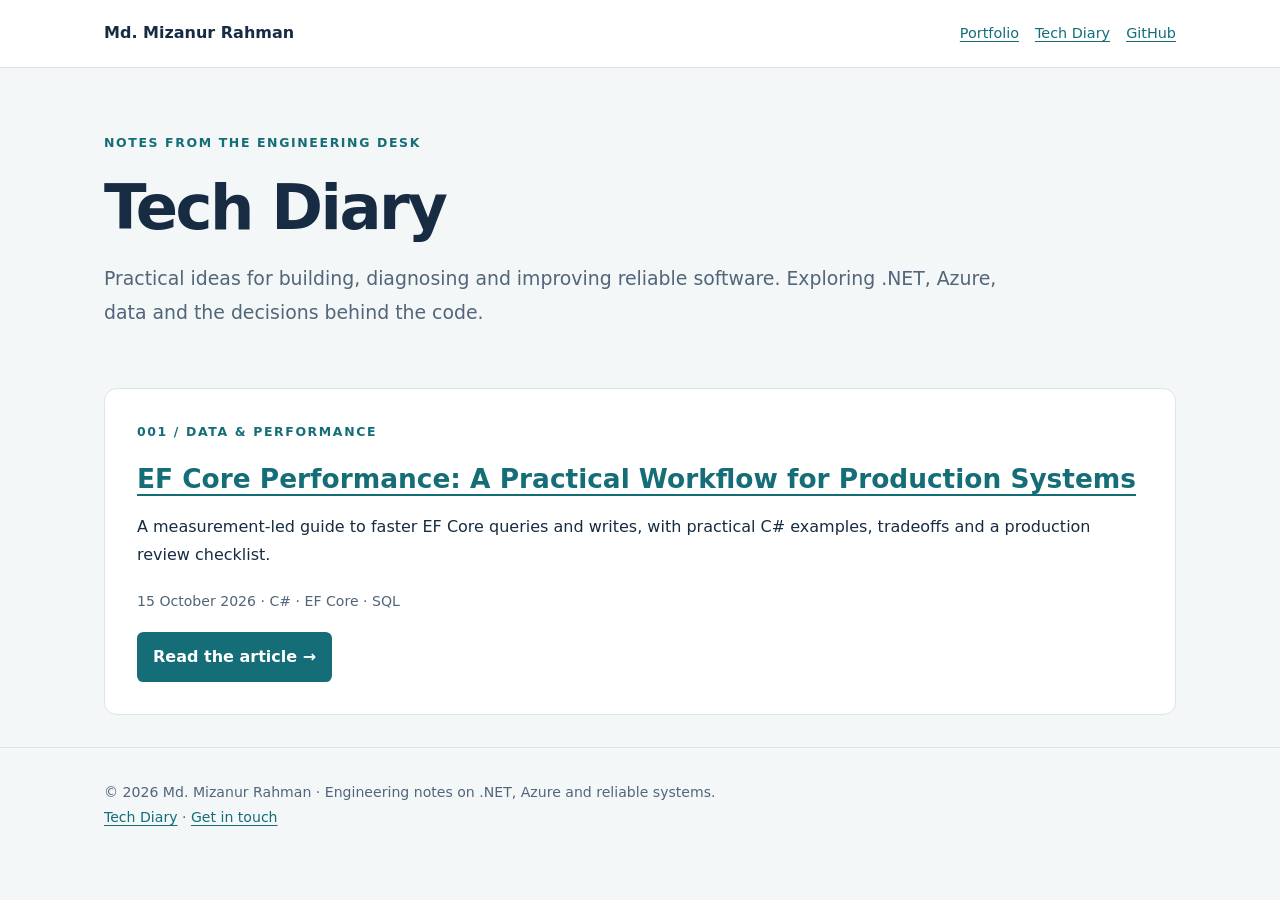
==== techdiary/index.html @ c6f11c0d "Add Tech Diary with practical EF Core performance article" ====
<!doctype html>
<html lang="en"><head><meta charset="utf-8"><meta name="viewport" content="width=device-width, initial-scale=1"><title>Tech Diary | Md. Mizanur Rahman</title><meta name="description" content="Practical engineering notes on .NET, Azure, data performance and reliable software."><meta property="og:title" content="Tech Diary"><meta property="og:description" content="Practical engineering notes on .NET, Azure, data performance and reliable software."><meta property="og:type" content="website"><link rel="stylesheet" href="diary.css"></head><body><a class="skip" href="#main">Skip to content</a><header class="header"><div class="wrap nav"><a class="brand" href="../index.html">Md. Mizanur Rahman</a><nav aria-label="Main navigation"><a href="../index.html">Portfolio</a><a href="./">Tech Diary</a><a href="https://github.com/mmrmilon">GitHub</a></nav></div></header><main id="main" class="wrap"><header class="hero"><p class="eyebrow">Notes from the engineering desk</p><h1>Tech Diary</h1><p class="lead">Practical ideas for building, diagnosing and improving reliable software. Exploring .NET, Azure, data and the decisions behind the code.</p></header><article class="card"><p class="eyebrow">001 / Data &amp; performance</p><h2><a href="ef-core-performance.html">EF Core Performance: A Practical Workflow for Production Systems</a></h2><p>A measurement-led guide to faster EF Core queries and writes, with practical C# examples, tradeoffs and a production review checklist.</p><p class="meta"><time datetime="2026-10-15">15 October 2026</time> · C# · EF Core · SQL</p><a class="button" href="ef-core-performance.html">Read the article →</a></article></main><footer class="footer"><div class="wrap">© 2026 Md. Mizanur Rahman · Engineering notes on .NET, Azure and reliable systems.<br><a href="./">Tech Diary</a> · <a href="../index.html#contact">Get in touch</a></div></footer></body></html>
---- techdiary/diary.css ----
:root{--ink:#172b42;--muted:#526579;--accent:#146d77;--line:#dce5e9;--bg:#f3f7f8;--paper:#fff;color-scheme:light}*{box-sizing:border-box}html{scroll-behavior:smooth;scroll-padding-top:2rem}body{margin:0;background:var(--bg);color:var(--ink);font:1rem/1.8 system-ui,-apple-system,"Segoe UI",sans-serif}a{color:var(--accent);text-underline-offset:.22em}a:hover{text-decoration-thickness:2px}a:focus-visible,summary:focus-visible{outline:3px solid var(--accent);outline-offset:5px}.wrap{max-width:1120px;margin:auto;padding:0 1.5rem}.skip{position:absolute;top:-5rem;left:1rem;background:white;padding:.5rem}.skip:focus{top:1rem}.header{background:white;border-bottom:1px solid var(--line)}.nav{display:flex;align-items:center;justify-content:space-between;gap:1rem;padding-block:1.2rem}.brand{font-weight:750;color:var(--ink);text-decoration:none}nav{display:flex;gap:1rem;flex-wrap:wrap}nav a{font-size:.9rem}.hero{padding:4rem 0 2.5rem;max-width:900px}.eyebrow{font-size:.78rem;letter-spacing:.13em;text-transform:uppercase;color:var(--accent);font-weight:750}h1{font-size:clamp(2.3rem,5.5vw,3.9rem);line-height:1.12;letter-spacing:-.04em;margin:.7rem 0 1.2rem}h2{font-size:1.65rem;line-height:1.3;margin:0 0 1rem}h3{font-size:1.12rem;line-height:1.4}p{margin:0 0 1.15rem}.lead{font-size:1.18rem;color:var(--muted)}.meta{font-size:.88rem;color:var(--muted)}.badge{display:inline-block;background:#e6f1f1;color:var(--accent);padding:.2rem .65rem;border-radius:2rem;font-size:.78rem;margin-right:.4rem}.layout{display:grid;grid-template-columns:220px minmax(0,1fr);gap:3rem;padding-bottom:4rem}.toc{align-self:start;position:sticky;top:1.5rem;font-size:.88rem}.toc ol{padding-left:1.2rem}.toc li{margin:.6rem 0}.prose{min-width:0;max-width:780px}.prose section{padding:2rem 0;border-bottom:1px solid var(--line)}.note{background:#e6f1f1;border-left:4px solid var(--accent);padding:1.2rem 1.4rem;border-radius:0 .5rem .5rem 0}.note p:last-child{margin-bottom:0}pre{background:#122b3a;color:#e3f4f4;border-radius:.6rem;padding:1.2rem;overflow-x:auto;font: .86rem/1.7 Consolas,monospace}code{font-family:Consolas,monospace}p code,li code,td code{background:#e6ecef;padding:.1rem .25rem;border-radius:.2rem}.roadmap{margin:0 0 2.5rem;background:#122b3a;color:white;padding:2rem;border-radius:1rem}.roadmap h2{color:#a8e6de}.steps{display:grid;grid-template-columns:repeat(3,minmax(0,1fr));gap:1rem;list-style:none;padding:0;margin:1.5rem 0 0}.steps li{padding:1rem;border:1px solid #49616d;border-radius:.5rem}.steps b{color:#a8e6de;display:block;font-size:.78rem;letter-spacing:.1em}.steps strong{display:block;margin:.4rem 0}.steps span{display:block;color:#d0dfe4;font-size:.88rem}.card{padding:2rem;border:1px solid var(--line);border-radius:.8rem;background:white;margin-bottom:2rem}.button{display:inline-block;background:var(--accent);color:white;padding:.65rem 1rem;border-radius:.4rem;text-decoration:none;font-weight:650}.table-scroll{overflow-x:auto}table{border-collapse:collapse;width:100%;font-size:.9rem}th,td{text-align:left;border-bottom:1px solid var(--line);padding:.8rem;vertical-align:top}th{background:#e6f1f1}li{margin:.5rem 0}.footer{border-top:1px solid var(--line);padding:2rem 0;color:var(--muted);font-size:.88rem}.sources{font-size:.9rem}.checklist{padding-left:1.2rem}.checklist li::marker{color:var(--accent)}@media(max-width:800px){.layout{grid-template-columns:1fr;gap:0}.toc{position:static;background:white;padding:1rem;border:1px solid var(--line);border-radius:.6rem}.steps{grid-template-columns:repeat(2,minmax(0,1fr))}}@media(max-width:520px){.nav{align-items:flex-start;flex-direction:column}.wrap{padding-inline:1.1rem}.hero{padding-top:2.5rem}.steps{grid-template-columns:1fr}.roadmap,.card{padding:1.25rem}}@media(prefers-reduced-motion:reduce){html{scroll-behavior:auto}}@media print{.header,.toc,.skip{display:none}.layout{display:block}body{background:white}pre{white-space:pre-wrap;color:black;background:#eee}.roadmap{color:black;background:#eee}.steps b,.roadmap h2,.steps span{color:black}a{color:black}}
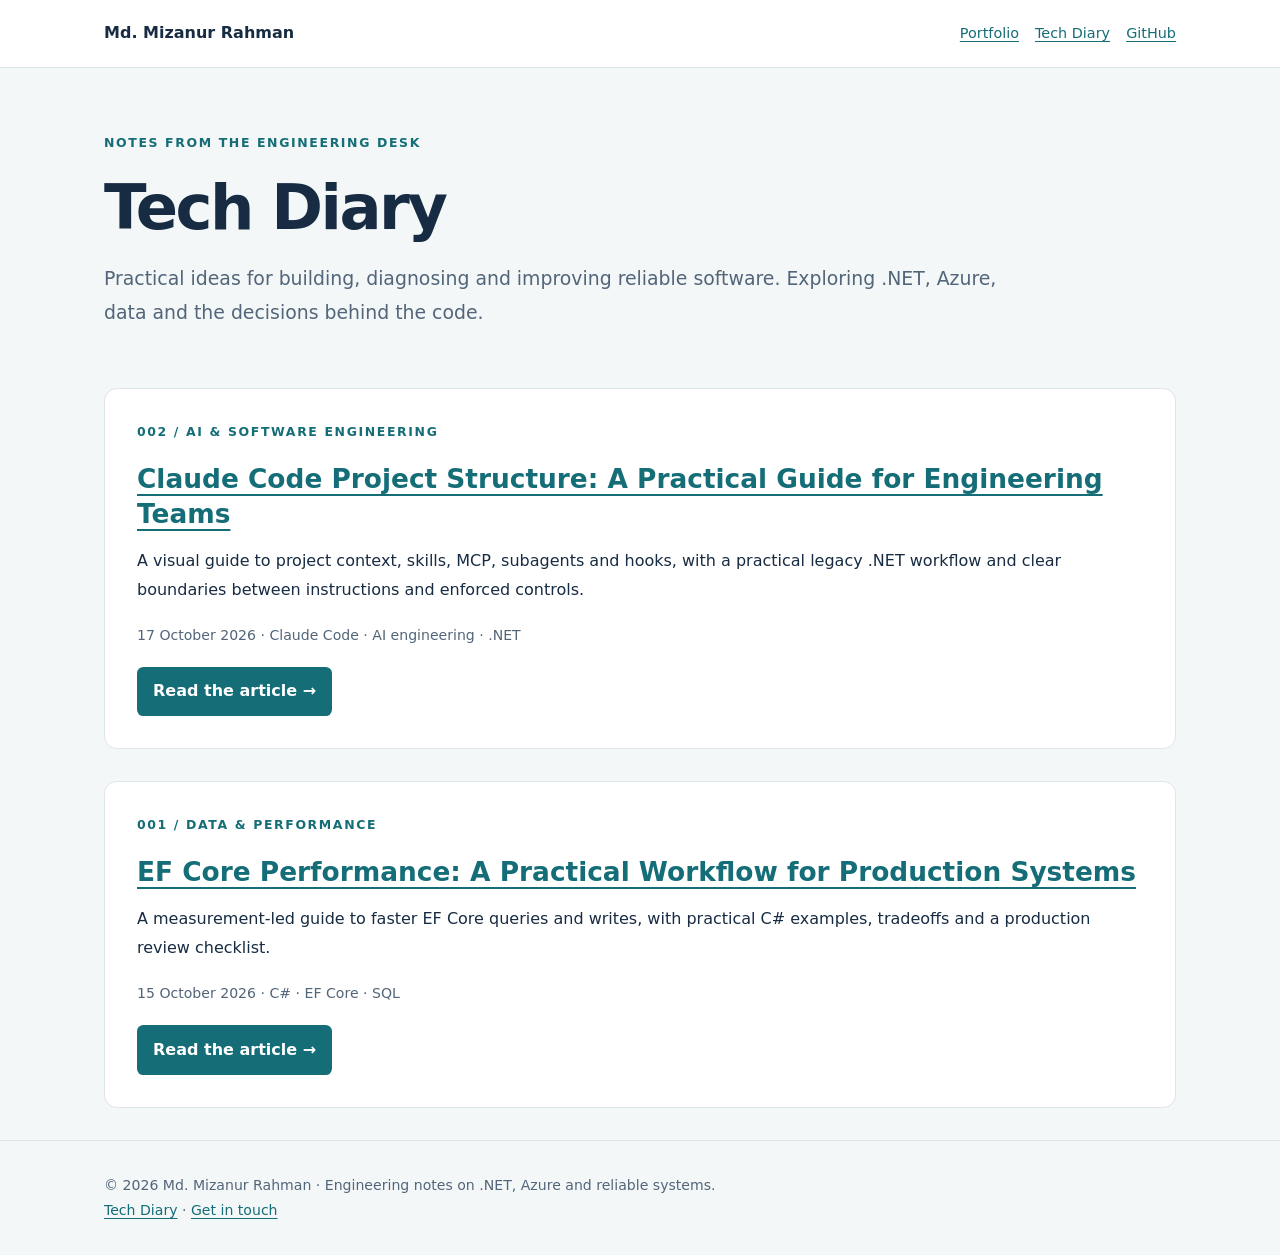
==== commit 7a24d82f: "Add Claude Code project structure article and illustrated guide" ====
--- a/techdiary/index.html
+++ b/techdiary/index.html
@@ -1,2 +1,2 @@
 <!doctype html>
-<html lang="en"><head><meta charset="utf-8"><meta name="viewport" content="width=device-width, initial-scale=1"><title>Tech Diary | Md. Mizanur Rahman</title><meta name="description" content="Practical engineering notes on .NET, Azure, data performance and reliable software."><meta property="og:title" content="Tech Diary"><meta property="og:description" content="Practical engineering notes on .NET, Azure, data performance and reliable software."><meta property="og:type" content="website"><link rel="stylesheet" href="diary.css"></head><body><a class="skip" href="#main">Skip to content</a><header class="header"><div class="wrap nav"><a class="brand" href="../index.html">Md. Mizanur Rahman</a><nav aria-label="Main navigation"><a href="../index.html">Portfolio</a><a href="./">Tech Diary</a><a href="https://github.com/mmrmilon">GitHub</a></nav></div></header><main id="main" class="wrap"><header class="hero"><p class="eyebrow">Notes from the engineering desk</p><h1>Tech Diary</h1><p class="lead">Practical ideas for building, diagnosing and improving reliable software. Exploring .NET, Azure, data and the decisions behind the code.</p></header><article class="card"><p class="eyebrow">001 / Data &amp; performance</p><h2><a href="ef-core-performance.html">EF Core Performance: A Practical Workflow for Production Systems</a></h2><p>A measurement-led guide to faster EF Core queries and writes, with practical C# examples, tradeoffs and a production review checklist.</p><p class="meta"><time datetime="2026-10-15">15 October 2026</time> · C# · EF Core · SQL</p><a class="button" href="ef-core-performance.html">Read the article →</a></article></main><footer class="footer"><div class="wrap">© 2026 Md. Mizanur Rahman · Engineering notes on .NET, Azure and reliable systems.<br><a href="./">Tech Diary</a> · <a href="../index.html#contact">Get in touch</a></div></footer></body></html>
+<html lang="en"><head><meta charset="utf-8"><meta name="viewport" content="width=device-width, initial-scale=1"><title>Tech Diary | Md. Mizanur Rahman</title><meta name="description" content="Practical engineering notes on .NET, Azure, data performance and reliable software."><meta property="og:title" content="Tech Diary"><meta property="og:description" content="Practical engineering notes on .NET, Azure, data performance and reliable software."><meta property="og:type" content="website"><link rel="stylesheet" href="diary.css"></head><body><a class="skip" href="#main">Skip to content</a><header class="header"><div class="wrap nav"><a class="brand" href="../index.html">Md. Mizanur Rahman</a><nav aria-label="Main navigation"><a href="../index.html">Portfolio</a><a href="./">Tech Diary</a><a href="https://github.com/mmrmilon">GitHub</a></nav></div></header><main id="main" class="wrap"><header class="hero"><p class="eyebrow">Notes from the engineering desk</p><h1>Tech Diary</h1><p class="lead">Practical ideas for building, diagnosing and improving reliable software. Exploring .NET, Azure, data and the decisions behind the code.</p></header><article class="card"><p class="eyebrow">002 / AI &amp; software engineering</p><h2><a href="claude-code-project-structure.html">Claude Code Project Structure: A Practical Guide for Engineering Teams</a></h2><p>A visual guide to project context, skills, MCP, subagents and hooks, with a practical legacy .NET workflow and clear boundaries between instructions and enforced controls.</p><p class="meta"><time datetime="2026-10-17">17 October 2026</time> · Claude Code · AI engineering · .NET</p><a class="button" href="claude-code-project-structure.html">Read the article →</a></article><article class="card"><p class="eyebrow">001 / Data &amp; performance</p><h2><a href="ef-core-performance.html">EF Core Performance: A Practical Workflow for Production Systems</a></h2><p>A measurement-led guide to faster EF Core queries and writes, with practical C# examples, tradeoffs and a production review checklist.</p><p class="meta"><time datetime="2026-10-15">15 October 2026</time> · C# · EF Core · SQL</p><a class="button" href="ef-core-performance.html">Read the article →</a></article></main><footer class="footer"><div class="wrap">© 2026 Md. Mizanur Rahman · Engineering notes on .NET, Azure and reliable systems.<br><a href="./">Tech Diary</a> · <a href="../index.html#contact">Get in touch</a></div></footer></body></html>
